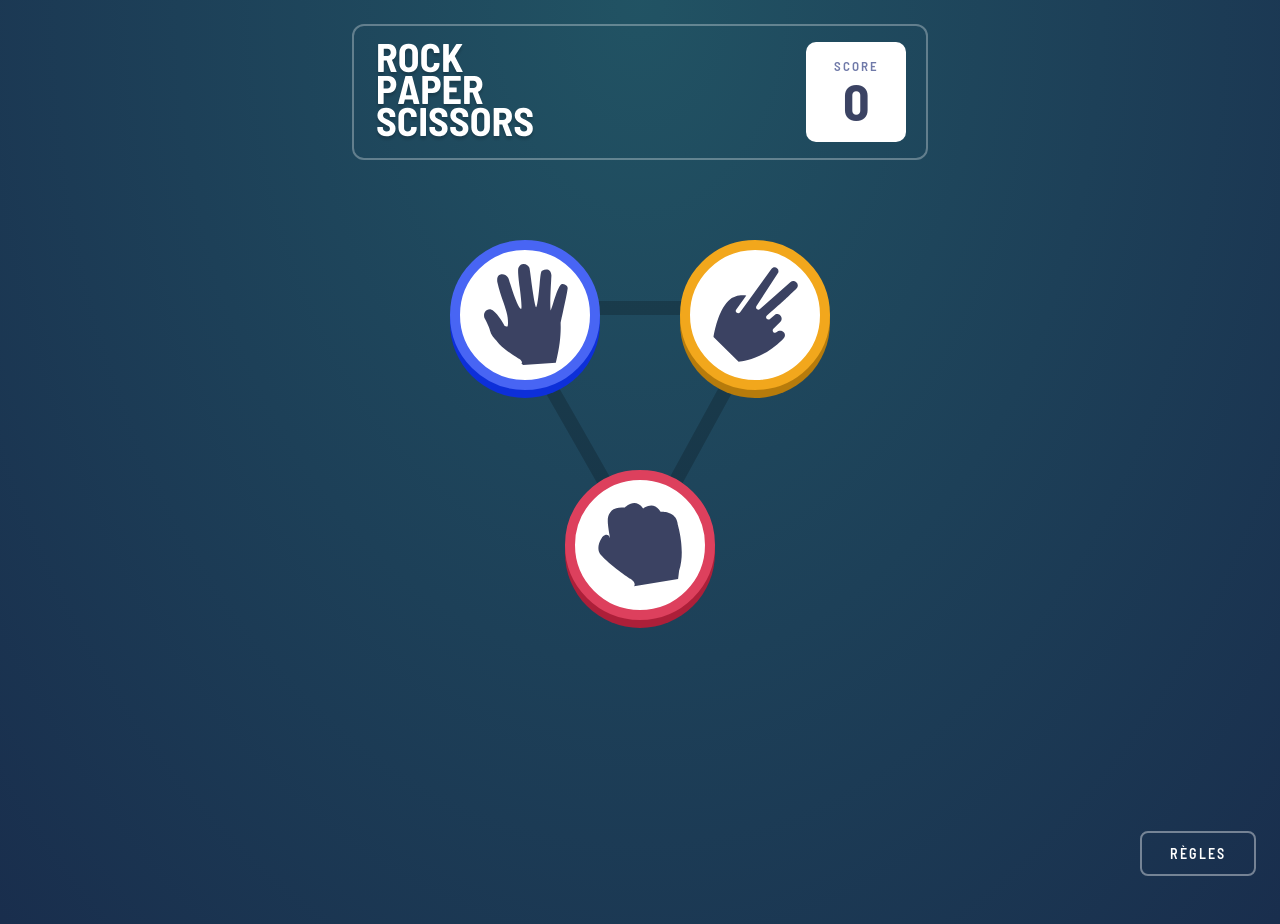
==== index.html @ 593269f4 "premier commit windows" ====
<!doctype html>
<html lang="fr">
	<head>
		<meta charset="UTF-8" />
		<meta name="viewport" content="width=device-width, initial-scale=1.0" />
		<link rel="preconnect" href="https://fonts.googleapis.com" />
		<link rel="preconnect" href="https://fonts.gstatic.com" crossorigin />
		<link
			href="https://fonts.googleapis.com/css2?family=Barlow+Semi+Condensed:ital,wght@0,600;0,700&display=swap"
			rel="stylesheet" />
		<link rel="stylesheet" href="style.css" />
		<title>Pierre Feuille Ciseaux</title>
	</head>
	<body>
		<header>
			<img src="logo.svg" alt="Logo du jeu Pierre Feuille Ciseaux" />
			<div id="score-box">
				<p id="texte-score">Score</p>
				<p id="score">0</p>
			</div>
		</header>
		<main>

			<!-- Triangle de sélection — visible au départ -->
			<div id="icones">
				<div id="pierre"><img src="icon-rock.svg" alt="Pierre" /></div>
				<div id="feuille"><img src="icon-paper.svg" alt="Feuille" /></div>
				<div id="ciseaux"><img src="icon-scissors.svg" alt="Ciseaux" /></div>
			</div>

			<!-- Résultat d'une manche — caché au départ -->
			<div id="affichage-choix">
				<div id="choix-joueur">
					<p>Ton choix</p>
					<div id="icone-joueur"></div>
				</div>
				<div id="zone-resultat">
					<p id="resultat"></p>
					<p id="resultat-final"></p>
					<button id="rejouer">Rejouer</button>
				</div>
				<div id="choix-ordi">
					<p>Ordi</p>
					<div id="icone-ordi"></div>
				</div>
			</div>

		</main>
		<button id="regles">Règles</button>
		<script src="script.js"></script>
	</body>
</html>
---- style.css ----
/* ============================================================
   VARIABLES
   ============================================================ */
:root {
  --couleur-pierre: hsl(349, 70%, 56%);
  --couleur-feuille: hsl(230, 89%, 62%);
  --couleur-ciseaux: hsl(39, 89%, 53%);
  --bg-dark: hsl(237, 49%, 15%);
  --bg-card: hsl(229, 25%, 31%);
  --text-light: hsl(0, 0%, 100%);
  --shadow-pierre: 0 8px 0 hsl(349, 70%, 40%);
  --shadow-feuille: 0 8px 0 hsl(230, 89%, 45%);
  --shadow-ciseaux: 0 8px 0 hsl(39, 89%, 38%);
  --shadow-icon: 0 8px 0 hsl(220, 20%, 75%);
}

/* ============================================================
   RESET & BASE
   ============================================================ */
* {
  margin: 0;
  padding: 0;
  box-sizing: border-box;
}

body {
  min-height: 100vh;
  font-family: "Barlow Semi Condensed", sans-serif;
  background: radial-gradient(
    ellipse at top,
    hsl(195, 50%, 26%),
    hsl(216, 51%, 20%)
  );
  color: var(--text-light);
  text-align: center;
}

/* ============================================================
   HEADER
   ============================================================ */
header {
  width: min(45%, 700px);
  margin: 24px auto 0;
  display: flex;
  justify-content: space-between;
  align-items: center;
  border: 2px solid rgba(255, 255, 255, 0.3);
  padding: 16px 20px;
  border-radius: 12px;
}

#score-box {
  display: flex;
  flex-direction: column;
  align-items: center;
  justify-content: center;
  width: 100px;
  height: 100px;
  background-color: var(--text-light);
  border-radius: 10px;
  color: var(--bg-card);
}

#texte-score {
  font-size: 13px;
  letter-spacing: 2px;
  text-transform: uppercase;
  font-weight: 600;
  color: hsl(229, 25%, 55%);
}

#score {
  font-size: 52px;
  font-weight: 700;
  line-height: 1;
  color: var(--bg-card);
}

/* ============================================================
   ÉCRAN 1 — TRIANGLE DE CHOIX
   ============================================================ */
#icones {
  position: relative;
  width: 380px;
  height: 380px;
  top: 80px;
  left: 50%;
  transform: translateX(-50%);
  background-image: url("bg-triangle.svg");
  background-size: 75%;
  background-repeat: no-repeat;
  background-position: center;
}

#pierre,
#feuille,
#ciseaux {
  position: absolute;
  cursor: pointer;
  background-color: var(--text-light);
  width: 150px;
  height: 150px;
  border-radius: 50%;
  display: flex;
  justify-content: center;
  align-items: center;
  transition: transform 0.15s ease;
}

#pierre img,
#feuille img,
#ciseaux img {
  width: 85px;
  pointer-events: none;
}

#pierre:hover,
#feuille:hover,
#ciseaux:hover {
  transform: scale(1.08) translateX(var(--tx, 0));
}

#ciseaux {
  top: 0;
  right: 0;
  border: 10px solid var(--couleur-ciseaux);
  box-shadow: var(--shadow-ciseaux);
}

#feuille {
  top: 0;
  left: 0;
  border: 10px solid var(--couleur-feuille);
  box-shadow: var(--shadow-feuille);
}

#pierre {
  bottom: 0;
  left: 50%;
  transform: translateX(-50%);
  border: 10px solid var(--couleur-pierre);
  box-shadow: var(--shadow-pierre);
}

#pierre:hover {
  transform: translateX(-50%) scale(1.08);
}

/* ============================================================
   ÉCRAN 2 — RÉSULTAT DE MANCHE
   ============================================================ */
#affichage-choix {
  display: none;
  justify-content: center;
  align-items: center;
  gap: 50px;
  margin-top: 120px;
  animation: fadeIn 0.3s ease;
}

@keyframes fadeIn {
  from {
    opacity: 0;
    transform: translateY(10px);
  }
  to {
    opacity: 1;
    transform: translateY(0);
  }
}

#choix-joueur,
#choix-ordi {
  display: flex;
  flex-direction: column;
  align-items: center;
  gap: 24px;
}

#choix-joueur p,
#choix-ordi p {
  font-size: 13px;
  letter-spacing: 2px;
  text-transform: uppercase;
  font-weight: 600;
  opacity: 0.8;
}

#icone-joueur,
#icone-ordi {
  width: 150px;
  height: 150px;
  border-radius: 50%;
  background-color: var(--text-light);
  display: flex;
  justify-content: center;
  align-items: center;
}

#icone-joueur img,
#icone-ordi img {
  width: 85px;
  pointer-events: none;
}

/* ============================================================
   ZONE RÉSULTAT
   ============================================================ */
#zone-resultat {
  display: flex;
  flex-direction: column;
  align-items: center;
  gap: 16px;
}

#resultat {
  font-size: 22px;
  font-weight: 700;
  letter-spacing: 1px;
  opacity: 0.9;
}

#resultat-final {
  font-size: 36px;
  font-weight: 700;
  text-transform: uppercase;
  letter-spacing: 2px;
}

/* ============================================================
   BOUTON REJOUER
   ============================================================ */
#rejouer {
  display: none;
  padding: 14px 52px;
  border-radius: 8px;
  background-color: var(--text-light);
  color: var(--bg-card);
  border: none;
  cursor: pointer;
  font-size: 15px;
  font-family: "Barlow Semi Condensed", sans-serif;
  letter-spacing: 2px;
  font-weight: 600;
  text-transform: uppercase;
  transition:
    background-color 0.2s ease,
    color 0.2s ease;
}

#rejouer:hover {
  background-color: hsl(229, 25%, 85%);
}

/* ============================================================
   BOUTON RÈGLES
   ============================================================ */
#regles {
  position: fixed;
  bottom: 24px;
  right: 24px;
  cursor: pointer;
  border: 2px solid rgba(255, 255, 255, 0.4);
  padding: 12px 28px;
  border-radius: 8px;
  color: var(--text-light);
  background: transparent;
  font-family: "Barlow Semi Condensed", sans-serif;
  font-size: 14px;
  letter-spacing: 2px;
  text-transform: uppercase;
  font-weight: 600;
  transition: background-color 0.2s ease;
}

#regles:hover {
  background-color: rgba(255, 255, 255, 0.1);
}

/* ============================================================
   CLASSES DE BORDURES COLORÉES
   ============================================================ */
.border-pierre {
  border: 10px solid var(--couleur-pierre);
  box-shadow: var(--shadow-pierre);
}
.border-feuille {
  border: 10px solid var(--couleur-feuille);
  box-shadow: var(--shadow-feuille);
}
.border-ciseaux {
  border: 10px solid var(--couleur-ciseaux);
  box-shadow: var(--shadow-ciseaux);
}
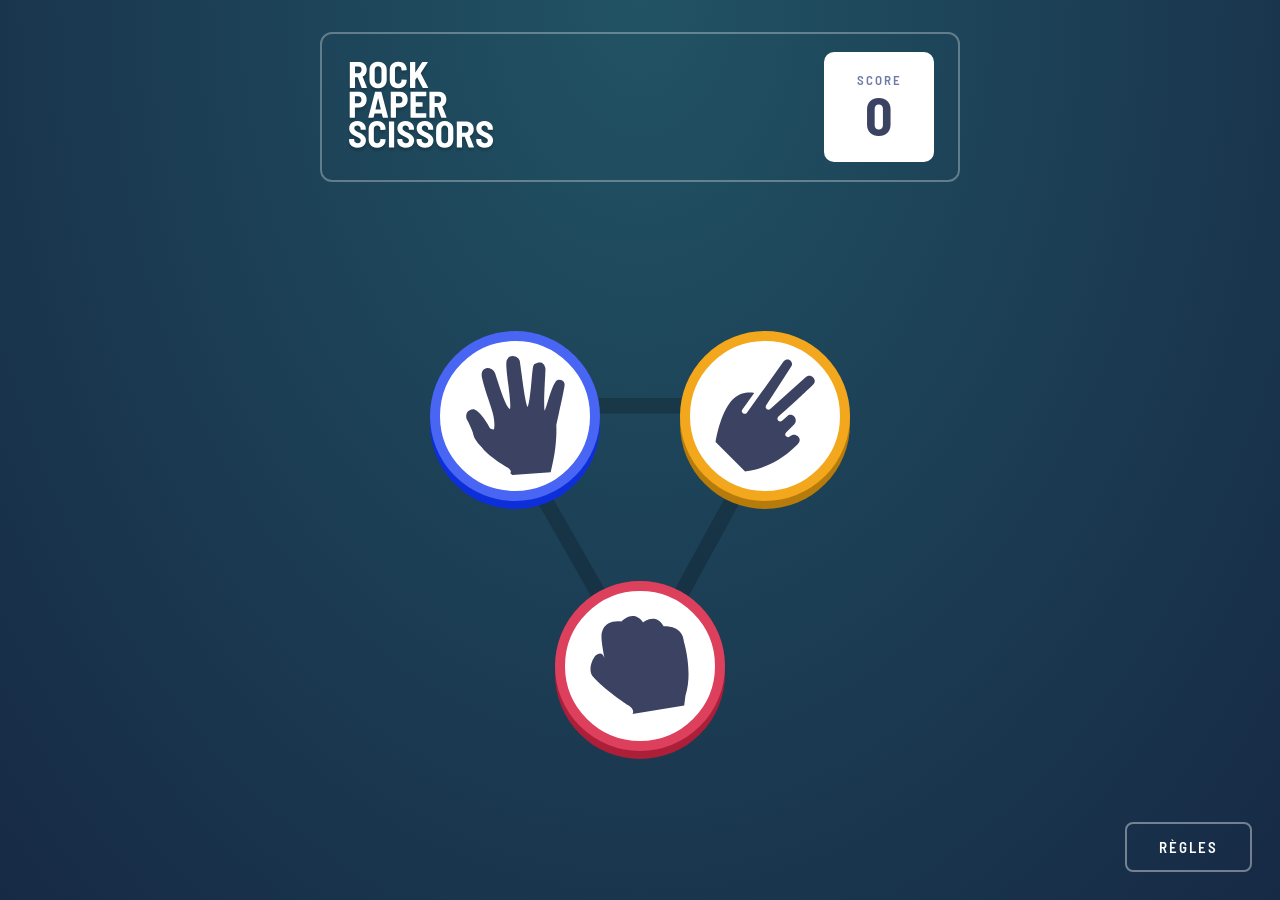
==== commit 574f5a56: "feat: modale règles + responsive complet" ====
--- a/index.html
+++ b/index.html
@@ -1,52 +1,62 @@
 <!doctype html>
 <html lang="fr">
-	<head>
-		<meta charset="UTF-8" />
-		<meta name="viewport" content="width=device-width, initial-scale=1.0" />
-		<link rel="preconnect" href="https://fonts.googleapis.com" />
-		<link rel="preconnect" href="https://fonts.gstatic.com" crossorigin />
-		<link
-			href="https://fonts.googleapis.com/css2?family=Barlow+Semi+Condensed:ital,wght@0,600;0,700&display=swap"
-			rel="stylesheet" />
-		<link rel="stylesheet" href="style.css" />
-		<title>Pierre Feuille Ciseaux</title>
-	</head>
-	<body>
-		<header>
-			<img src="logo.svg" alt="Logo du jeu Pierre Feuille Ciseaux" />
-			<div id="score-box">
-				<p id="texte-score">Score</p>
-				<p id="score">0</p>
-			</div>
-		</header>
-		<main>
+  <head>
+    <meta charset="UTF-8" />
+    <meta name="viewport" content="width=device-width, initial-scale=1.0" />
+    <link rel="preconnect" href="https://fonts.googleapis.com" />
+    <link rel="preconnect" href="https://fonts.gstatic.com" crossorigin />
+    <link
+      href="https://fonts.googleapis.com/css2?family=Barlow+Semi+Condensed:ital,wght@0,600;0,700&display=swap"
+      rel="stylesheet"
+    />
+    <link rel="stylesheet" href="style.css" />
+    <title>Pierre Feuille Ciseaux</title>
+  </head>
+  <body>
+    <header>
+      <img src="logo.svg" alt="Logo du jeu Pierre Feuille Ciseaux" />
+      <div id="score-box">
+        <p id="texte-score">Score</p>
+        <p id="score">0</p>
+      </div>
+    </header>
+    <main>
+      <!-- Triangle de sélection — visible au départ -->
+      <div id="icones">
+        <div id="pierre"><img src="icon-rock.svg" alt="Pierre" /></div>
+        <div id="feuille"><img src="icon-paper.svg" alt="Feuille" /></div>
+        <div id="ciseaux"><img src="icon-scissors.svg" alt="Ciseaux" /></div>
+      </div>
 
-			<!-- Triangle de sélection — visible au départ -->
-			<div id="icones">
-				<div id="pierre"><img src="icon-rock.svg" alt="Pierre" /></div>
-				<div id="feuille"><img src="icon-paper.svg" alt="Feuille" /></div>
-				<div id="ciseaux"><img src="icon-scissors.svg" alt="Ciseaux" /></div>
-			</div>
-
-			<!-- Résultat d'une manche — caché au départ -->
-			<div id="affichage-choix">
-				<div id="choix-joueur">
-					<p>Ton choix</p>
-					<div id="icone-joueur"></div>
-				</div>
-				<div id="zone-resultat">
-					<p id="resultat"></p>
-					<p id="resultat-final"></p>
-					<button id="rejouer">Rejouer</button>
-				</div>
-				<div id="choix-ordi">
-					<p>Ordi</p>
-					<div id="icone-ordi"></div>
-				</div>
-			</div>
-
-		</main>
-		<button id="regles">Règles</button>
-		<script src="script.js"></script>
-	</body>
+      <!-- Résultat d'une manche — caché au départ -->
+      <div id="affichage-choix">
+        <div id="choix-joueur">
+          <p>Ton choix</p>
+          <div id="icone-joueur"></div>
+        </div>
+        <div id="zone-resultat">
+          <p id="resultat"></p>
+          <p id="resultat-final"></p>
+          <button id="rejouer">Rejouer</button>
+        </div>
+        <div id="choix-ordi">
+          <p>Ordinateur</p>
+          <div id="icone-ordi"></div>
+        </div>
+      </div>
+    </main>
+    <button id="regles">Règles</button>
+    <div id="modal-regles">
+      <div id="modal-contenu">
+        <div id="modal-header">
+          <h2>RÈGLES</h2>
+          <button id="fermer-modal">
+            <img src="icon-close.svg" alt="Fermer" />
+          </button>
+        </div>
+        <img src="image-rules.svg" alt="Règles du jeu" id="image-regles" />
+      </div>
+    </div>
+    <script src="script.js"></script>
+  </body>
 </html>
--- a/style.css
+++ b/style.css
@@ -5,13 +5,19 @@
   --couleur-pierre: hsl(349, 70%, 56%);
   --couleur-feuille: hsl(230, 89%, 62%);
   --couleur-ciseaux: hsl(39, 89%, 53%);
-  --bg-dark: hsl(237, 49%, 15%);
   --bg-card: hsl(229, 25%, 31%);
   --text-light: hsl(0, 0%, 100%);
   --shadow-pierre: 0 8px 0 hsl(349, 70%, 40%);
   --shadow-feuille: 0 8px 0 hsl(230, 89%, 45%);
   --shadow-ciseaux: 0 8px 0 hsl(39, 89%, 38%);
-  --shadow-icon: 0 8px 0 hsl(220, 20%, 75%);
+
+  --icon-size: 120px;
+  --icon-img: 70px;
+  --border-size: 8px;
+  --result-size: 120px;
+  --result-img: 70px;
+  --triangle: 300px;
+  --gap-result: 24px;
 }
 
 /* ============================================================
@@ -25,28 +31,38 @@
 
 body {
   min-height: 100vh;
+  min-height: 100dvh;
   font-family: "Barlow Semi Condensed", sans-serif;
   background: radial-gradient(
     ellipse at top,
     hsl(195, 50%, 26%),
-    hsl(216, 51%, 20%)
+    hsl(216, 51%, 18%)
   );
   color: var(--text-light);
   text-align: center;
+  display: flex;
+  flex-direction: column;
+  align-items: center;
 }
 
 /* ============================================================
    HEADER
    ============================================================ */
 header {
-  width: min(45%, 700px);
-  margin: 24px auto 0;
+  width: 90%;
+  max-width: 700px;
+  margin: 20px auto 0;
   display: flex;
   justify-content: space-between;
   align-items: center;
   border: 2px solid rgba(255, 255, 255, 0.3);
-  padding: 16px 20px;
+  padding: 12px 16px;
   border-radius: 12px;
+  flex-shrink: 0;
+}
+
+header img {
+  width: 100px;
 }
 
 #score-box {
@@ -54,15 +70,15 @@
   flex-direction: column;
   align-items: center;
   justify-content: center;
-  width: 100px;
-  height: 100px;
+  width: 80px;
+  height: 80px;
   background-color: var(--text-light);
   border-radius: 10px;
   color: var(--bg-card);
 }
 
 #texte-score {
-  font-size: 13px;
+  font-size: 10px;
   letter-spacing: 2px;
   text-transform: uppercase;
   font-weight: 600;
@@ -70,22 +86,31 @@
 }
 
 #score {
-  font-size: 52px;
+  font-size: 38px;
   font-weight: 700;
   line-height: 1;
   color: var(--bg-card);
 }
 
 /* ============================================================
-   ÉCRAN 1 — TRIANGLE DE CHOIX
+   MAIN
+   ============================================================ */
+main {
+  flex: 1;
+  width: 100%;
+  display: flex;
+  flex-direction: column;
+  align-items: center;
+  justify-content: center;
+}
+
+/* ============================================================
+   ÉCRAN 1 — TRIANGLE
    ============================================================ */
 #icones {
   position: relative;
-  width: 380px;
-  height: 380px;
-  top: 80px;
-  left: 50%;
-  transform: translateX(-50%);
+  width: var(--triangle);
+  height: var(--triangle);
   background-image: url("bg-triangle.svg");
   background-size: 75%;
   background-repeat: no-repeat;
@@ -98,8 +123,8 @@
   position: absolute;
   cursor: pointer;
   background-color: var(--text-light);
-  width: 150px;
-  height: 150px;
+  width: var(--icon-size);
+  height: var(--icon-size);
   border-radius: 50%;
   display: flex;
   justify-content: center;
@@ -110,27 +135,21 @@
 #pierre img,
 #feuille img,
 #ciseaux img {
-  width: 85px;
+  width: var(--icon-img);
   pointer-events: none;
-}
-
-#pierre:hover,
-#feuille:hover,
-#ciseaux:hover {
-  transform: scale(1.08) translateX(var(--tx, 0));
 }
 
 #ciseaux {
   top: 0;
   right: 0;
-  border: 10px solid var(--couleur-ciseaux);
+  border: var(--border-size) solid var(--couleur-ciseaux);
   box-shadow: var(--shadow-ciseaux);
 }
 
 #feuille {
   top: 0;
   left: 0;
-  border: 10px solid var(--couleur-feuille);
+  border: var(--border-size) solid var(--couleur-feuille);
   box-shadow: var(--shadow-feuille);
 }
 
@@ -138,24 +157,32 @@
   bottom: 0;
   left: 50%;
   transform: translateX(-50%);
-  border: 10px solid var(--couleur-pierre);
+  border: var(--border-size) solid var(--couleur-pierre);
   box-shadow: var(--shadow-pierre);
 }
 
-#pierre:hover {
-  transform: translateX(-50%) scale(1.08);
-}
-
-/* ============================================================
-   ÉCRAN 2 — RÉSULTAT DE MANCHE
+@media (hover: hover) {
+  #feuille:hover,
+  #ciseaux:hover {
+    transform: scale(1.08);
+  }
+  #pierre:hover {
+    transform: translateX(-50%) scale(1.08);
+  }
+}
+
+/* ============================================================
+   ÉCRAN 2 — RÉSULTAT
    ============================================================ */
 #affichage-choix {
   display: none;
   justify-content: center;
   align-items: center;
-  gap: 50px;
-  margin-top: 120px;
-  animation: fadeIn 0.3s ease;
+  gap: var(--gap-result);
+  padding: 24px 16px;
+  width: 100%;
+  max-width: 700px;
+  animation: fadeIn 0.35s ease;
 }
 
 @keyframes fadeIn {
@@ -174,12 +201,12 @@
   display: flex;
   flex-direction: column;
   align-items: center;
-  gap: 24px;
+  gap: 16px;
 }
 
 #choix-joueur p,
 #choix-ordi p {
-  font-size: 13px;
+  font-size: 11px;
   letter-spacing: 2px;
   text-transform: uppercase;
   font-weight: 600;
@@ -188,8 +215,8 @@
 
 #icone-joueur,
 #icone-ordi {
-  width: 150px;
-  height: 150px;
+  width: var(--result-size);
+  height: var(--result-size);
   border-radius: 50%;
   background-color: var(--text-light);
   display: flex;
@@ -199,74 +226,66 @@
 
 #icone-joueur img,
 #icone-ordi img {
-  width: 85px;
+  width: var(--result-img);
   pointer-events: none;
 }
 
-/* ============================================================
-   ZONE RÉSULTAT
-   ============================================================ */
 #zone-resultat {
   display: flex;
   flex-direction: column;
   align-items: center;
-  gap: 16px;
+  gap: 14px;
 }
 
 #resultat {
-  font-size: 22px;
+  font-size: 20px;
   font-weight: 700;
   letter-spacing: 1px;
   opacity: 0.9;
 }
 
 #resultat-final {
-  font-size: 36px;
+  font-size: 32px;
   font-weight: 700;
   text-transform: uppercase;
   letter-spacing: 2px;
 }
 
 /* ============================================================
-   BOUTON REJOUER
+   BOUTONS
    ============================================================ */
 #rejouer {
   display: none;
-  padding: 14px 52px;
+  padding: 13px 44px;
   border-radius: 8px;
   background-color: var(--text-light);
   color: var(--bg-card);
   border: none;
   cursor: pointer;
-  font-size: 15px;
+  font-size: 14px;
   font-family: "Barlow Semi Condensed", sans-serif;
   letter-spacing: 2px;
   font-weight: 600;
   text-transform: uppercase;
-  transition:
-    background-color 0.2s ease,
-    color 0.2s ease;
+  transition: background-color 0.2s ease;
 }
 
 #rejouer:hover {
   background-color: hsl(229, 25%, 85%);
 }
 
-/* ============================================================
-   BOUTON RÈGLES
-   ============================================================ */
 #regles {
   position: fixed;
-  bottom: 24px;
-  right: 24px;
+  bottom: 20px;
+  right: 20px;
   cursor: pointer;
   border: 2px solid rgba(255, 255, 255, 0.4);
-  padding: 12px 28px;
+  padding: 11px 24px;
   border-radius: 8px;
   color: var(--text-light);
   background: transparent;
   font-family: "Barlow Semi Condensed", sans-serif;
-  font-size: 14px;
+  font-size: 13px;
   letter-spacing: 2px;
   text-transform: uppercase;
   font-weight: 600;
@@ -278,17 +297,334 @@
 }
 
 /* ============================================================
-   CLASSES DE BORDURES COLORÉES
+   BORDURES COLORÉES
    ============================================================ */
 .border-pierre {
-  border: 10px solid var(--couleur-pierre);
+  border: var(--border-size) solid var(--couleur-pierre);
   box-shadow: var(--shadow-pierre);
 }
 .border-feuille {
-  border: 10px solid var(--couleur-feuille);
+  border: var(--border-size) solid var(--couleur-feuille);
   box-shadow: var(--shadow-feuille);
 }
 .border-ciseaux {
-  border: 10px solid var(--couleur-ciseaux);
+  border: var(--border-size) solid var(--couleur-ciseaux);
   box-shadow: var(--shadow-ciseaux);
 }
+
+/* ============================================================
+   MOBILE PORTRAIT — max 480px
+   ============================================================ */
+@media (max-width: 480px) {
+  :root {
+    --icon-size: 100px;
+    --icon-img: 58px;
+    --border-size: 7px;
+    --result-size: 100px;
+    --result-img: 58px;
+    --triangle: 260px;
+    --gap-result: 12px;
+  }
+
+  header {
+    margin-top: 16px;
+    padding: 10px 14px;
+  }
+  header img {
+    width: 80px;
+  }
+  #score-box {
+    width: 68px;
+    height: 68px;
+  }
+  #texte-score {
+    font-size: 9px;
+  }
+  #score {
+    font-size: 30px;
+  }
+
+  #affichage-choix {
+    flex-wrap: wrap;
+    padding: 20px 12px;
+  }
+  #zone-resultat {
+    order: 3;
+    width: 100%;
+  }
+  #choix-joueur,
+  #choix-ordi {
+    flex-direction: column-reverse;
+  }
+  #resultat {
+    font-size: 17px;
+  }
+  #resultat-final {
+    font-size: 26px;
+  }
+  #rejouer {
+    padding: 12px 36px;
+    font-size: 13px;
+  }
+  #regles {
+    padding: 9px 18px;
+    font-size: 11px;
+    bottom: 14px;
+    right: 14px;
+  }
+}
+
+/* ============================================================
+   MOBILE PAYSAGE — 480px à 768px
+   ============================================================ */
+@media (min-width: 480px) and (max-width: 768px) {
+  :root {
+    --icon-size: 110px;
+    --icon-img: 64px;
+    --border-size: 7px;
+    --result-size: 110px;
+    --result-img: 64px;
+    --triangle: 270px;
+    --gap-result: 20px;
+  }
+
+  header {
+    width: 85%;
+  }
+  header img {
+    width: 90px;
+  }
+  #score-box {
+    width: 72px;
+    height: 72px;
+  }
+  #score {
+    font-size: 32px;
+  }
+  #affichage-choix {
+    flex-wrap: nowrap;
+  }
+  #resultat {
+    font-size: 18px;
+  }
+  #resultat-final {
+    font-size: 28px;
+  }
+}
+
+/* ============================================================
+   IPAD PORTRAIT — 768px à 1024px
+   ============================================================ */
+@media (min-width: 768px) and (max-width: 1024px) {
+  :root {
+    --icon-size: 160px;
+    --icon-img: 95px;
+    --border-size: 10px;
+    --result-size: 150px;
+    --result-img: 88px;
+    --triangle: 400px;
+    --gap-result: 40px;
+  }
+
+  header {
+    width: 75%;
+    margin-top: 28px;
+    padding: 16px 22px;
+  }
+  header img {
+    width: 140px;
+  }
+  #score-box {
+    width: 100px;
+    height: 100px;
+  }
+  #texte-score {
+    font-size: 12px;
+  }
+  #score {
+    font-size: 48px;
+  }
+  #affichage-choix {
+    gap: 40px;
+    padding: 40px 20px;
+  }
+  #choix-joueur p,
+  #choix-ordi p {
+    font-size: 13px;
+  }
+  #resultat {
+    font-size: 22px;
+  }
+  #resultat-final {
+    font-size: 36px;
+  }
+  #rejouer {
+    padding: 15px 52px;
+    font-size: 15px;
+  }
+  #regles {
+    padding: 13px 28px;
+    font-size: 14px;
+  }
+}
+
+/* ============================================================
+   IPAD PAYSAGE — 1024px à 1200px
+   ============================================================ */
+@media (min-width: 1024px) and (max-width: 1200px) {
+  :root {
+    --icon-size: 155px;
+    --icon-img: 90px;
+    --border-size: 10px;
+    --result-size: 145px;
+    --result-img: 85px;
+    --triangle: 380px;
+    --gap-result: 50px;
+  }
+
+  header {
+    width: 60%;
+    margin-top: 28px;
+  }
+  header img {
+    width: 130px;
+  }
+  #score-box {
+    width: 96px;
+    height: 96px;
+  }
+  #score {
+    font-size: 46px;
+  }
+  #affichage-choix {
+    flex-wrap: nowrap;
+    gap: 50px;
+  }
+  #resultat {
+    font-size: 22px;
+  }
+  #resultat-final {
+    font-size: 38px;
+  }
+}
+
+/* ============================================================
+   DESKTOP — 1200px+
+   ============================================================ */
+@media (min-width: 1200px) {
+  :root {
+    --icon-size: 170px;
+    --icon-img: 100px;
+    --border-size: 10px;
+    --result-size: 155px;
+    --result-img: 90px;
+    --triangle: 420px;
+    --gap-result: 60px;
+  }
+
+  header {
+    width: 50%;
+    max-width: 650px;
+    margin-top: 32px;
+    padding: 18px 24px;
+  }
+  header img {
+    width: 150px;
+  }
+  #score-box {
+    width: 110px;
+    height: 110px;
+  }
+  #texte-score {
+    font-size: 13px;
+  }
+  #score {
+    font-size: 54px;
+  }
+  #affichage-choix {
+    flex-wrap: nowrap;
+    gap: 60px;
+    padding: 60px 20px;
+  }
+  #choix-joueur p,
+  #choix-ordi p {
+    font-size: 14px;
+  }
+  #resultat {
+    font-size: 24px;
+  }
+  #resultat-final {
+    font-size: 42px;
+  }
+  #rejouer {
+    padding: 16px 58px;
+    font-size: 16px;
+  }
+  #regles {
+    padding: 14px 32px;
+    font-size: 15px;
+    bottom: 28px;
+    right: 28px;
+  }
+}
+
+/* ============================================================
+   MODALE RÈGLES
+   ============================================================ */
+#modal-regles {
+  display: none;
+  position: fixed;
+  inset: 0;
+  background: rgba(0, 0, 0, 0.6);
+  backdrop-filter: blur(4px);
+  z-index: 100;
+  justify-content: center;
+  align-items: center;
+  animation: fadeIn 0.25s ease;
+}
+
+#modal-contenu {
+  background: white;
+  border-radius: 16px;
+  padding: 32px;
+  width: min(90%, 420px);
+  display: flex;
+  flex-direction: column;
+  align-items: center;
+  gap: 24px;
+}
+
+#modal-header {
+  width: 100%;
+  display: flex;
+  justify-content: space-between;
+  align-items: center;
+}
+
+#modal-header h2 {
+  color: hsl(229, 25%, 31%);
+  font-size: 24px;
+  letter-spacing: 3px;
+}
+
+#fermer-modal {
+  background: none;
+  border: none;
+  cursor: pointer;
+  opacity: 0.5;
+  transition: opacity 0.2s ease;
+  padding: 4px;
+}
+
+#fermer-modal:hover {
+  opacity: 1;
+}
+
+#fermer-modal img {
+  width: 20px;
+}
+
+#image-regles {
+  width: 100%;
+  max-width: 300px;
+}
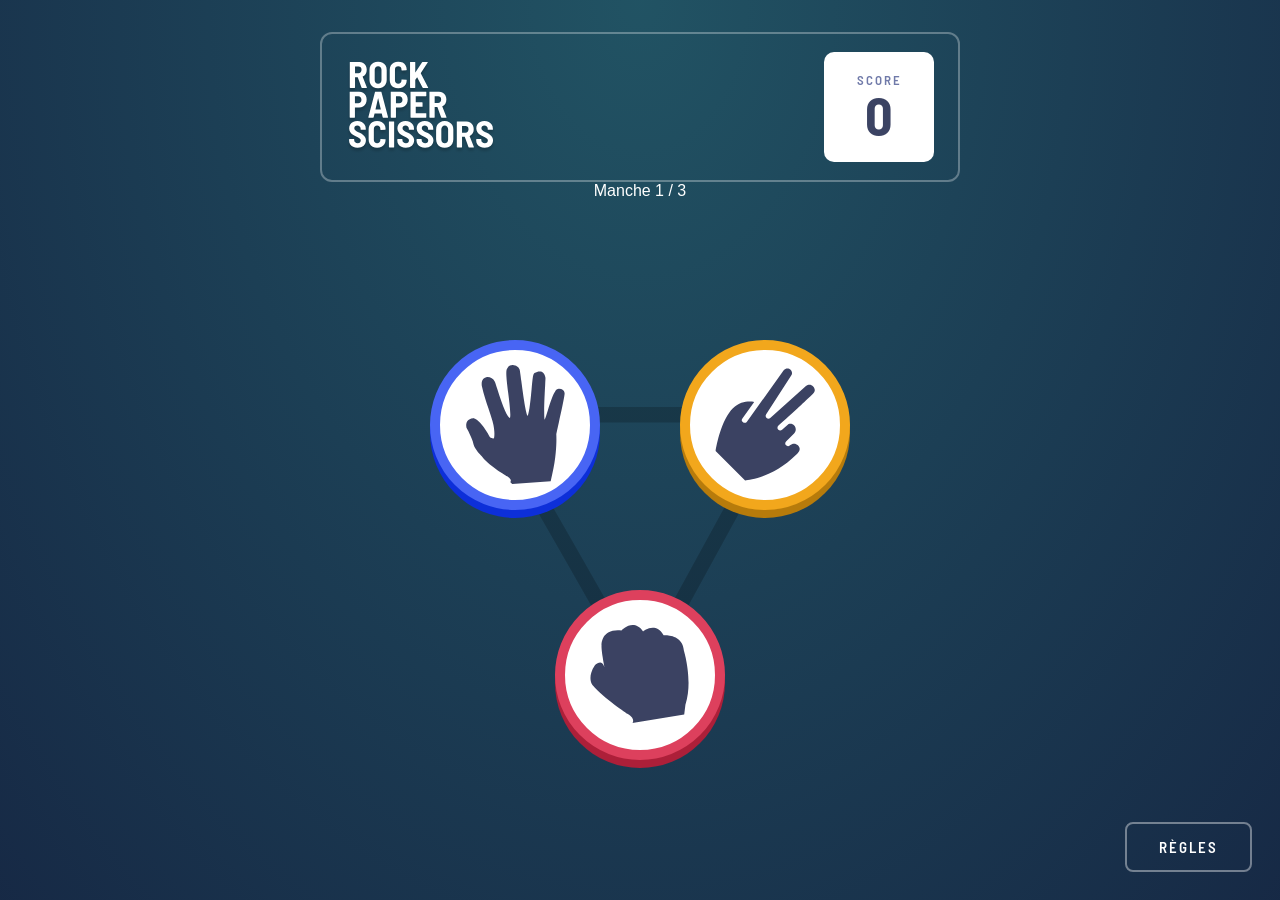
==== commit f9eb34d4: "feat: compteur manches, fin anticipée, score localStorage" ====
--- a/index.html
+++ b/index.html
@@ -20,6 +20,10 @@
         <p id="score">0</p>
       </div>
     </header>
+
+    <!-- Compteur de manches -->
+    <p id="compteur-manches">Manche 1 / 3</p>
+
     <main>
       <!-- Triangle de sélection — visible au départ -->
       <div id="icones">
@@ -45,7 +49,9 @@
         </div>
       </div>
     </main>
+
     <button id="regles">Règles</button>
+
     <div id="modal-regles">
       <div id="modal-contenu">
         <div id="modal-header">
@@ -57,6 +63,7 @@
         <img src="image-rules.svg" alt="Règles du jeu" id="image-regles" />
       </div>
     </div>
+
     <script src="script.js"></script>
   </body>
 </html>
--- a/style.css
+++ b/style.css
@@ -317,36 +317,36 @@
    ============================================================ */
 @media (max-width: 480px) {
   :root {
-    --icon-size: 100px;
-    --icon-img: 58px;
-    --border-size: 7px;
-    --result-size: 100px;
-    --result-img: 58px;
-    --triangle: 260px;
-    --gap-result: 12px;
+    --icon-size: 85px;
+    --icon-img: 50px;
+    --border-size: 6px;
+    --result-size: 85px;
+    --result-img: 50px;
+    --triangle: 230px;
+    --gap-result: 10px;
   }
 
   header {
-    margin-top: 16px;
-    padding: 10px 14px;
+    margin-top: 12px;
+    padding: 8px 12px;
   }
   header img {
-    width: 80px;
+    width: 70px;
   }
   #score-box {
-    width: 68px;
-    height: 68px;
+    width: 60px;
+    height: 60px;
   }
   #texte-score {
-    font-size: 9px;
+    font-size: 8px;
   }
   #score {
-    font-size: 30px;
+    font-size: 26px;
   }
 
   #affichage-choix {
     flex-wrap: wrap;
-    padding: 20px 12px;
+    padding: 16px 10px;
   }
   #zone-resultat {
     order: 3;
@@ -357,20 +357,21 @@
     flex-direction: column-reverse;
   }
   #resultat {
-    font-size: 17px;
+    font-size: 15px;
   }
   #resultat-final {
-    font-size: 26px;
+    font-size: 22px;
+    letter-spacing: 1px;
   }
   #rejouer {
-    padding: 12px 36px;
-    font-size: 13px;
+    padding: 11px 32px;
+    font-size: 12px;
   }
   #regles {
-    padding: 9px 18px;
-    font-size: 11px;
-    bottom: 14px;
-    right: 14px;
+    padding: 8px 16px;
+    font-size: 10px;
+    bottom: 12px;
+    right: 12px;
   }
 }
 
@@ -619,11 +620,9 @@
 #fermer-modal:hover {
   opacity: 1;
 }
-
 #fermer-modal img {
   width: 20px;
 }
-
 #image-regles {
   width: 100%;
   max-width: 300px;
